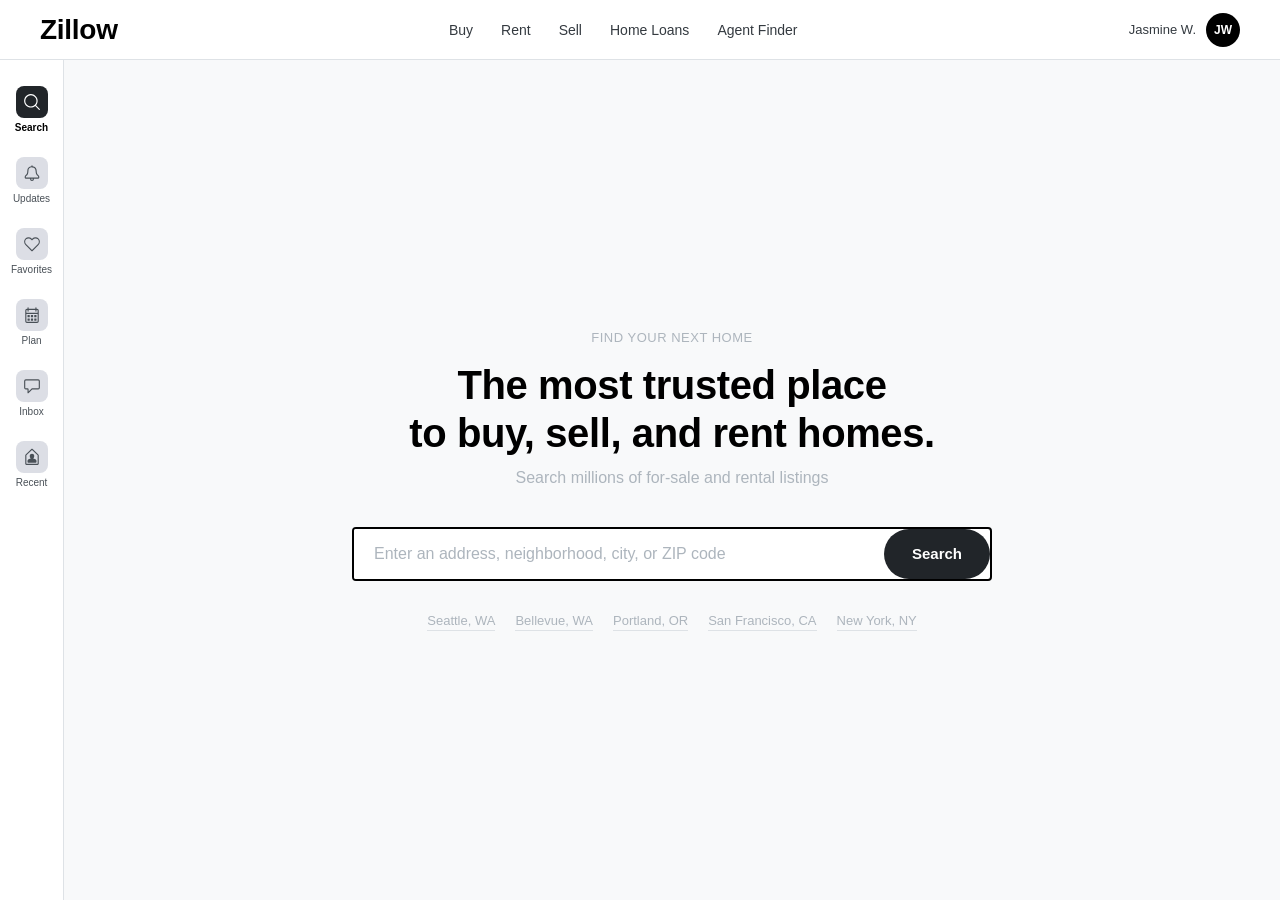
==== index.html @ 6f582a8c "Apply Constellation design system + layout polish - Link shared design-system.css (Object Sans, Inte" ====
<!DOCTYPE html>
<html lang="en">
<head>
  <meta charset="UTF-8">
  <meta name="viewport" content="width=device-width, initial-scale=1.0">
  <title>Zillow — Home</title>
  <link rel="stylesheet" href="../shared/design-system.css">
  <style>
    *, *::before, *::after { box-sizing: border-box; margin: 0; padding: 0; }
    body { font-family: var(--font-ui, -apple-system, BlinkMacSystemFont, "Segoe UI", sans-serif);
    -webkit-font-smoothing: antialiased; background: #F8F9FA; color: #343A40; display: flex; flex-direction: column; height: 100vh; overflow: hidden; }
    a { color: inherit; text-decoration: none; }

    /* ── GLOBAL NAV ── */
    .global-nav { background: #ffffff; border-bottom: 1px solid #DEE2E6; padding: 0 40px; height: 60px; display: flex; align-items: center; justify-content: space-between; flex-shrink: 0; position: relative; z-index: 200; }
    .global-nav-wordmark { font-size: 28px; font-weight: 900; color: #000000; letter-spacing: -1px; text-decoration: none; }
    .global-nav-links { display: flex; gap: 28px; }
    .global-nav-links a { font-size: 14px; font-weight: 500; color: #343A40; text-decoration: none; }
    .global-nav-links a:hover { color: #000000; opacity: 1; }
    .global-nav-user { display: flex; align-items: center; gap: 10px; position: relative; }
    .global-nav-name { font-size: 13px; color: #343A40; }
    .global-nav-avatar { width: 34px; height: 34px; border-radius: 50%; background: #000000; color: #ffffff; display: flex; align-items: center; justify-content: center; font-size: 12px; font-weight: 700; cursor: pointer; user-select: none; }
    .user-menu { position: absolute; top: 44px; right: 0; background: #ffffff; border: 1px solid #DEE2E6; border-radius: 4px; box-shadow: 0 4px 16px rgba(0,0,0,0.12); min-width: 220px; z-index: 300; padding: 4px 0; }
    .user-menu a { display: block; padding: 11px 20px; font-size: 14px; font-weight: 700; color: #000000; text-decoration: none; }
    .user-menu a:hover { background: #F8F9FA; opacity: 1; }
    .user-menu a.active { background: #D0D2DD; }
    .user-menu-divider { height: 1px; background: #DEE2E6; margin: 4px 0; }

    /* ── APP SHELL ── */
    .app-shell { flex: 1; min-height: 0; display: flex; flex-direction: row; overflow: hidden; }

    /* ── LEFT ICON NAV ── */
    .icon-nav { width: 64px; flex-shrink: 0; height: 100%; background: #ffffff; border-right: 1px solid #DEE2E6; display: flex; flex-direction: column; align-items: center; padding-top: 16px; gap: 4px; }
    .icon-nav-item { display: flex; flex-direction: column; align-items: center; gap: 4px; padding: 10px 0; width: 100%; cursor: pointer; text-decoration: none; }
    .icon-nav-item:hover { background: #F8F9FA; opacity: 1; }
    .icon-glyph { width: 28px; height: 28px; border-radius: 50%; background: #DCDEE5; display: flex; align-items: center; justify-content: center; font-size: 14px; color: #495057; }
    .icon-label { font-size: 10px; color: #495057; font-weight: 500; }
    .icon-nav-item.active .icon-glyph { background: #212529; color: #ffffff; }
    .icon-nav-item.active .icon-label { color: #000000; font-weight: 700; }

    /* Hero */
    .hero { flex: 1; overflow-y: auto; display: flex; flex-direction: column; align-items: center; justify-content: center; padding: 80px 40px; text-align: center; }
    .hero-eyebrow { font-size: 13px; font-weight: 500; color: #ADB5BD; letter-spacing: 0.5px; text-transform: uppercase; margin-bottom: 16px; }
    .hero-headline { font-size: 40px; font-weight: 800; color: #000000; margin-bottom: 12px; line-height: 1.2; }
    .hero-sub { font-size: 16px; color: #ADB5BD; margin-bottom: 40px; }

    /* Search */
    .search-bar { display: flex; width: 100%; max-width: 640px; border: 2px solid #000000; border-radius: 4px; background: #ffffff; overflow: hidden; }
    .search-input { flex: 1; padding: 16px 20px; font-size: 16px; color: #343A40; border: none; outline: none; font-family: inherit; }
    .search-input::placeholder { color: #ADB5BD; }
    .search-btn { padding: 16px 28px; background: #212529; color: #ffffff; font-size: 15px; font-weight: 700; border: none; cursor: pointer; font-family: inherit; white-space: nowrap; }
    .search-btn:hover { background: #343A40; }

    /* Quick links */
    .quick-links { margin-top: 32px; display: flex; gap: 20px; flex-wrap: wrap; justify-content: center; }
    .quick-link { font-size: 13px; color: #ADB5BD; border-bottom: 1px solid #DEE2E6; padding-bottom: 2px; cursor: pointer; }
    .quick-link:hover { color: #343A40; border-color: #ADB5BD; }

    /* ── CONSTELLATION OVERRIDES ── */
    /* Object Sans on brand text */
    .global-nav-wordmark,
    .price-large, .value-card-amount, .market-index-score,
    .equity-item strong, .section-heading, .hero-headline,
    h1, h2, h3 {
      font-family: "Object Sans", "Inter", sans-serif !important;
      letter-spacing: -0.01em;
    }
    /* Inter on everything else */
    body, input, button, select, textarea {
      font-family: "Inter", -apple-system, BlinkMacSystemFont, "Segoe UI", sans-serif;
    }
    /* Pill buttons */
    .btn, .btn-black, .btn-sm, .sidebar-cta-btn, .msg-cta,
    .btn-outline-sm, .search-btn {
      border-radius: 999px !important;
      font-family: "Inter", sans-serif;
      font-weight: 600;
    }
    /* Pill Voyager chips */
    .suggested-q {
      border-radius: 999px !important;
    }
    /* Rounded-rect icon glyph (not circle) */
    .icon-glyph {
      border-radius: 8px !important;
      width: 32px !important;
      height: 32px !important;
    }
    /* Voyager mode badge as pill */
    .voyager-panel-mode {
      border: 1px solid #C8CDD3;
      border-radius: 999px;
      padding: 2px 8px;
      font-size: 10px;
      font-weight: 600;
      text-transform: uppercase;
      letter-spacing: 0.05em;
      color: #6C757D;
    }
    /* Voyager title — Object Sans */
    .voyager-panel-title {
      font-family: "Object Sans", "Inter", sans-serif;
      font-size: 14px;
      font-weight: 900;
      letter-spacing: -0.01em;
      color: #000;
    }
    /* AI module head */
    .ai-blurb-label, .ai-module-head {
      font-family: "Object Sans", "Inter", sans-serif;
      font-size: 14px;
      font-weight: 900;
      letter-spacing: -0.01em;
    }
    /* Intent chips — pill */
    .intent-chip {
      border-radius: 999px !important;
    }
    /* Avatar — pill */
    .global-nav-avatar {
      border-radius: 999px !important;
    }
    /* Sidebar floating card treatment */
    .sidebar {
      border-left: none !important;
      margin: 16px 16px 16px 0;
      border: 1px solid #C8CDD3 !important;
      border-radius: 8px !important;
      box-shadow: 0 8px 28px rgba(17,17,22,0.10) !important;
      overflow: hidden;
    }
    /* Modal inner — rounded card with gap from viewport edges */
    .page-body-wrapper {
      padding: 16px !important;
      gap: 16px !important;
    }
    .modal-drawer-inner {
      border-radius: 8px !important;
      border: 1px solid #C8CDD3 !important;
      box-shadow: 0 8px 28px rgba(17,17,22,0.10) !important;
    }
  </style>
</head>
<body>

  <header class="global-nav">
    <span class="global-nav-wordmark">Zillow</span>
    <nav class="global-nav-links">
      <a href="#">Buy</a>
      <a href="#">Rent</a>
      <a href="#">Sell</a>
      <a href="#">Home Loans</a>
      <a href="#">Agent Finder</a>
    </nav>
    <div class="global-nav-user">
      <span class="global-nav-name">Jasmine W.</span>
      <div class="global-nav-avatar" id="nav-avatar" onclick="toggleUserMenu()">JW</div>
      <div id="user-menu" class="user-menu" style="display:none;">
        <a href="nfshdp-postclaim.html" class="active">Your homes</a>
        <a href="#">Your team</a>
        <div class="user-menu-divider"></div>
        <a href="#">Saved homes</a>
        <a href="#">Saved searches</a>
        <a href="#">Recently viewed</a>
        <a href="#">Tours</a>
        <div class="user-menu-divider"></div>
        <a href="#">Applications</a>
        <a href="#">Your rental</a>
        <div class="user-menu-divider"></div>
        <a href="#">Account settings</a>
        <a href="#">Sign out</a>
      </div>
    </div>
  </header>

  <div class="app-shell">

    <nav class="icon-nav">
    <a href="index.html" class="icon-nav-item active">
      <div class="icon-glyph"><svg xmlns="http://www.w3.org/2000/svg" aria-hidden="true" viewBox="0 0 32 32" width="18" height="18" fill="currentColor" style="display:block;"><path d="m29.71 28.29-6.55-6.55a12 12 0 1 0-1.41 1.41l6.55 6.55a1 1 0 0 0 1.42 0 1 1 0 0 0-.01-1.41zM14 24a10 10 0 1 1 10-10 10 10 0 0 1-10 10z"></path></svg></div>
      <span class="icon-label">Search</span>
    </a>
    <a href="#" class="icon-nav-item">
      <div class="icon-glyph"><svg xmlns="http://www.w3.org/2000/svg" aria-hidden="true" viewBox="0 0 32 32" width="18" height="18" fill="currentColor" style="display:block;"><path d="M24.36 12.54A8.53 8.53 0 0 0 17 4.07S17 4 17 4V3a1 1 0 0 0-2 0v1.06a8.29 8.29 0 0 0-7.37 8.19c0 8.23-4.64 6.47-4.64 11v.92A1.84 1.84 0 0 0 4.86 26h7.69a4 4 0 0 0-.05.5 3.5 3.5 0 0 0 7 0 4 4 0 0 0-.05-.5h7.69A1.84 1.84 0 0 0 29 24.17v-.92c0-4.48-4.53-2.81-4.64-10.71Zm-6.86 14a1.5 1.5 0 0 1-3 0 1.64 1.64 0 0 1 .09-.5h2.82a1.64 1.64 0 0 1 .09.46ZM27 24H5v-.75c0-1.06.3-1.34 1.18-2.17 1.82-1.71 3.46-3.67 3.46-8.83A6.31 6.31 0 0 1 16 6h.56a6.57 6.57 0 0 1 5.8 6.54c.07 5.35 2 7.18 3.46 8.52.88.83 1.18 1.11 1.18 2.17Z"></path></svg></div>
      <span class="icon-label">Updates</span>
    </a>
    <a href="#" class="icon-nav-item">
      <div class="icon-glyph"><svg xmlns="http://www.w3.org/2000/svg" aria-hidden="true" viewBox="0 0 32 32" width="18" height="18" fill="currentColor" style="display:block;"><path d="M27.66 6.19a7.85 7.85 0 0 0-11 .13L16 7l-.65-.66a7.85 7.85 0 0 0-11-.13 8.23 8.23 0 0 0 .09 11.59l.42.42L15.29 28.7a1 1 0 0 0 1.42 0l10.44-10.5.42-.42a8.23 8.23 0 0 0 .09-11.59zm-1.42 10.06-.52.52L16 26.55l-9.72-9.78-.52-.52A6.15 6.15 0 0 1 4 13.19a5.91 5.91 0 0 1 1.62-5.43 5.81 5.81 0 0 1 4.67-1.71 6 6 0 0 1 3.78 1.87l.5.5 1.08 1.08a.5.5 0 0 0 .7 0l1.08-1.08.5-.5a6 6 0 0 1 3.78-1.87 5.81 5.81 0 0 1 4.67 1.71A5.91 5.91 0 0 1 28 13.19a6.15 6.15 0 0 1-1.76 3.06z"></path></svg></div>
      <span class="icon-label">Favorites</span>
    </a>
    <a href="plan-overview.html" class="icon-nav-item">
      <div class="icon-glyph"><svg xmlns="http://www.w3.org/2000/svg" aria-hidden="true" viewBox="0 0 32 32" width="18" height="18" fill="currentColor" style="display:block;"><rect width="4" height="4" x="8" y="16" rx=".5"></rect><rect width="4" height="4" x="20" y="16" rx=".5"></rect><rect width="4" height="4" x="14" y="16" rx=".5"></rect><rect width="4" height="4" x="8" y="22" rx=".5"></rect><rect width="4" height="4" x="20" y="22" rx=".5"></rect><rect width="4" height="4" x="14" y="22" rx=".5"></rect><path d="M25 5h-1V3a1 1 0 0 0-2 0v2H10V3a1 1 0 0 0-2 0v2H7a3 3 0 0 0-3 3v19a3 3 0 0 0 3 3h18a3 3 0 0 0 3-3V8a3 3 0 0 0-3-3zM7 7h1v2a1 1 0 0 0 2 0V7h12v2a1 1 0 0 0 2 0V7h1a1 1 0 0 1 1 1v4H6V8a1 1 0 0 1 1-1zm18 21H7a1 1 0 0 1-1-1V14h20v13a1 1 0 0 1-1 1z"></path></svg></div>
      <span class="icon-label">Plan</span>
    </a>
    <a href="#" class="icon-nav-item">
      <div class="icon-glyph"><svg xmlns="http://www.w3.org/2000/svg" aria-hidden="true" viewBox="0 0 32 32" width="18" height="18" fill="currentColor" style="display:block;"><path d="M27 4H5a3 3 0 0 0-3 3v12a3 3 0 0 0 3 3h3v6a1 1 0 0 0 0 .4 1 1 0 0 0 .6.5 1 1 0 0 0 .8 0 1 1 0 0 0 .3-.2l6.7-6.7H27a3 3 0 0 0 3-3V7a3 3 0 0 0-3-3zm1 15a1 1 0 0 1-1 1H16a1 1 0 0 0-.7.3L10 25.6V22a2 2 0 0 0-2-2H5a1 1 0 0 1-1-1V7a1 1 0 0 1 1-1h22a1 1 0 0 1 1 1z"></path></svg></div>
      <span class="icon-label">Inbox</span>
    </a>
    <a href="reengagement.html" class="icon-nav-item">
      <div class="icon-glyph"><svg xmlns="http://www.w3.org/2000/svg" aria-hidden="true" viewBox="0 0 32 32" width="18" height="18" fill="currentColor" style="display:block;">
<path d="M16 10C14.9322 9.99995 13.9086 10.4269 13.1573 11.1857C12.406 11.9445 11.9893 12.9722 12 14.04V14.8571C12.0391 16.3189 12.6555 17.7057 13.7143 18.7143L12.5714 18.9657C9.83429 19.6057 8 20.9771 8 22.5714V24.8571C8 25.4883 8.51168 26 9.14286 26H22.8571C23.4883 26 24 25.4883 24 24.8571V22.5714C24 20.9771 22.1429 19.6057 19.4286 18.9657L18.2457 18.7371C19.3038 17.7186 19.9195 16.3252 19.96 14.8571V14.04C19.9707 12.9791 19.5594 11.9575 18.8168 11.1998C18.0741 10.4421 17.0609 10.0106 16 10Z"></path>
<path fill-rule="evenodd" clip-rule="evenodd" d="M17.2 1.9L27.29 11.4C27.7407 11.7804 28.0005 12.3403 28 12.93V28C28 29.1046 27.1046 30 26 30H6C4.89543 30 4 29.1046 4 28V12.93C3.99952 12.3403 4.25934 11.7804 4.71 11.4L14.8 1.9C15.5111 1.36667 16.4889 1.36667 17.2 1.9ZM6 12.93V28H26V12.93L16 3.52L6 12.93Z"></path>
</svg></div>
      <span class="icon-label">Recent</span>
    </a>
  </nav>

  <!-- Hero -->
  <main class="hero">
    <p class="hero-eyebrow">Find your next home</p>
    <h1 class="hero-headline">The most trusted place<br>to buy, sell, and rent homes.</h1>
    <p class="hero-sub">Search millions of for-sale and rental listings</p>

    <a href="nfshdp-preclaim.html" style="display:block; width:100%; max-width:640px;">
      <div class="search-bar">
        <input class="search-input" type="text" placeholder="Enter an address, neighborhood, city, or ZIP code" readonly>
        <button class="search-btn">Search</button>
      </div>
    </a>

    <div class="quick-links">
      <span class="quick-link">Seattle, WA</span>
      <span class="quick-link">Bellevue, WA</span>
      <span class="quick-link">Portland, OR</span>
      <span class="quick-link">San Francisco, CA</span>
      <span class="quick-link">New York, NY</span>
    </div>
  </main>

  </div><!-- end app-shell -->

  <script>
  function toggleUserMenu() {
    var menu = document.getElementById('user-menu');
    menu.style.display = menu.style.display === 'none' ? 'block' : 'none';
  }
  document.addEventListener('click', function(e) {
    if (!e.target.closest('.global-nav-user')) {
      var menu = document.getElementById('user-menu');
      if (menu) menu.style.display = 'none';
    }
  });
  </script>
</body>
</html>
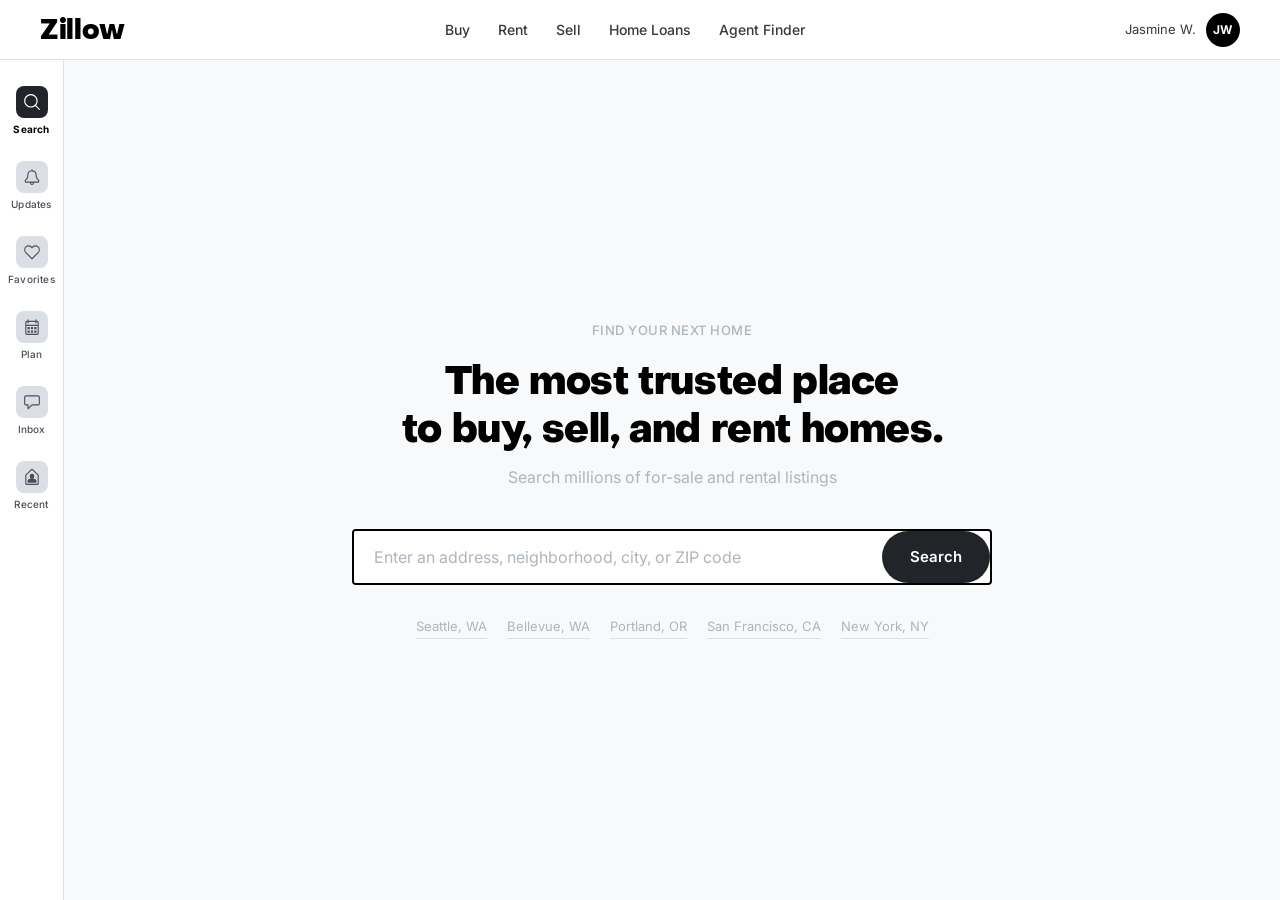
==== commit 95dc789d: "Add font files and design system CSS to repo Copies Object Sans Heavy and Inter Variable woff2 files" ====
--- a/index.html
+++ b/index.html
@@ -4,7 +4,7 @@
   <meta charset="UTF-8">
   <meta name="viewport" content="width=device-width, initial-scale=1.0">
   <title>Zillow — Home</title>
-  <link rel="stylesheet" href="../shared/design-system.css">
+  <link rel="stylesheet" href="design-system.css">
   <style>
     *, *::before, *::after { box-sizing: border-box; margin: 0; padding: 0; }
     body { font-family: var(--font-ui, -apple-system, BlinkMacSystemFont, "Segoe UI", sans-serif);
--- a/design-system.css
+++ b/design-system.css
@@ -0,0 +1,312 @@
+/* ============================================================
+   Homeowner + Seller Surfaces — Constellation design tokens
+   Grayscale wireframe fidelity
+   ============================================================ */
+
+@font-face {
+  font-family: "Object Sans";
+  src: url("object-sans-heavy.woff2") format("woff2");
+  font-weight: 900;
+  font-display: swap;
+}
+@font-face {
+  font-family: "Inter";
+  src: url("inter-variable.woff2") format("woff2");
+  font-weight: 100 900;
+  font-display: swap;
+}
+
+:root {
+  /* colour palette */
+  --screen-bg:   #F8F9FA;
+  --card-bg:     #ffffff;
+  --card-border: #C8CDD3;
+  --nav-border:  #DEE2E6;
+  --placeholder: #DCDEE5;
+  --ai-bg:       #D0D2DD;
+  --ai-border:   #C8CDD3;
+
+  --ink-0: #000000;
+  --ink-1: #212529;
+  --ink-2: #343A40;
+  --ink-3: #495057;
+  --ink-4: #6C757D;
+  --muted: #ADB5BD;
+
+  --btn-bg:  #212529;
+  --btn-ink: #ffffff;
+
+  /* Constellation 4px spacing grid */
+  --s1: 4px;  --s2: 8px;  --s3: 12px; --s4: 16px;
+  --s5: 20px; --s6: 24px; --s7: 32px; --s8: 40px; --s9: 48px;
+
+  --r:    4px;
+  --r-lg: 8px;
+  --r-pill: 999px;
+
+  --shadow-sm:       0 1px 4px  rgba(17,17,22,0.12);
+  --shadow-sm-heavy: 0 6px 16px rgba(17,17,22,0.24);
+  --shadow-md:       0 8px 20px rgba(17,17,22,0.12);
+  --shadow-modal:    0 8px 28px rgba(17,17,22,0.12);
+
+  --nav-h:      60px;
+  --iconnav-w:  64px;
+  --voyager-w:  380px;
+
+  --font-ui:    "Inter", -apple-system, BlinkMacSystemFont, "Segoe UI", sans-serif;
+  /* Object Sans is Zillow's brand display face; falls back to Inter if not installed */
+  --font-brand: "Object Sans", "Inter", -apple-system, sans-serif;
+}
+
+*, *::before, *::after { box-sizing: border-box; margin: 0; padding: 0; }
+html { height: 100%; }
+
+body {
+  font-family: var(--font-ui);
+  font-size: 14px;
+  line-height: 1.5;
+  color: var(--ink-1);
+  background: var(--screen-bg);
+  -webkit-font-smoothing: antialiased;
+  -moz-osx-font-smoothing: grayscale;
+  height: 100%;
+  min-height: 0;
+  display: flex;
+  flex-direction: column;
+}
+
+a { color: var(--ink-0); }
+a:hover { opacity: 0.7; }
+
+h1, h2, h3, h4 {
+  font-family: var(--font-brand);
+  font-weight: 900;
+  letter-spacing: -0.01em;
+  line-height: 1.15;
+  color: var(--ink-0);
+}
+
+/* ── GLOBAL NAV ── */
+.global-nav {
+  background: var(--card-bg);
+  border-bottom: 1px solid var(--nav-border);
+  padding: 0 var(--s8);
+  height: var(--nav-h);
+  display: flex;
+  align-items: center;
+  justify-content: space-between;
+  flex-shrink: 0;
+  position: relative;
+  z-index: 200;
+}
+.global-nav-wordmark {
+  font-family: var(--font-brand);
+  font-size: 24px;
+  font-weight: 900;
+  color: var(--ink-0);
+  letter-spacing: -0.02em;
+  text-decoration: none;
+}
+.global-nav-links { display: flex; gap: var(--s7); }
+.global-nav-links a { font-size: 14px; font-weight: 500; color: var(--ink-2); text-decoration: none; }
+.global-nav-links a:hover { color: var(--ink-0); opacity: 1; }
+.global-nav-user { display: flex; align-items: center; gap: var(--s3); position: relative; }
+.global-nav-name { font-size: 13px; color: var(--ink-2); }
+.global-nav-avatar {
+  width: 32px; height: 32px;
+  border-radius: var(--r-pill);
+  background: var(--ink-1);
+  color: #fff;
+  display: grid; place-items: center;
+  font-size: 11px; font-weight: 700;
+  cursor: pointer; user-select: none;
+}
+.user-menu {
+  position: absolute; top: 44px; right: 0;
+  background: var(--card-bg);
+  border: 1px solid var(--nav-border);
+  border-radius: var(--r);
+  box-shadow: var(--shadow-sm-heavy);
+  min-width: 220px; z-index: 300; padding: 4px 0;
+}
+.user-menu a { display: block; padding: 10px var(--s5); font-size: 14px; font-weight: 600; color: var(--ink-0); text-decoration: none; }
+.user-menu a:hover { background: var(--screen-bg); opacity: 1; }
+.user-menu a.active { background: var(--ai-bg); }
+.user-menu-divider { height: 1px; background: var(--nav-border); margin: 4px 0; }
+
+/* ── APP SHELL ── */
+.app-shell { flex: 1; min-height: 0; display: flex; flex-direction: row; overflow: hidden; }
+
+/* ── ICON NAV ── */
+.icon-nav {
+  width: var(--iconnav-w); flex-shrink: 0; height: 100%;
+  background: var(--card-bg); border-right: 1px solid var(--nav-border);
+  display: flex; flex-direction: column; align-items: center;
+  padding-top: var(--s4); gap: var(--s1);
+}
+.icon-nav.disabled, .icon-nav[style*="pointer-events: none"] { opacity: 0.4; pointer-events: none; }
+.icon-nav-item {
+  display: flex; flex-direction: column; align-items: center;
+  gap: var(--s1); padding: 10px 0; width: 100%;
+  text-decoration: none; cursor: pointer;
+}
+.icon-nav-item.active .icon-glyph { background: var(--ink-1); color: #fff; }
+.icon-glyph {
+  width: 32px; height: 32px;
+  border-radius: var(--r-lg);
+  background: var(--placeholder);
+  display: grid; place-items: center;
+  font-size: 14px; color: var(--ink-3);
+  transition: background 0.12s ease;
+}
+.icon-label { font-size: 10px; color: var(--ink-3); font-weight: 600; letter-spacing: 0.02em; }
+
+/* ── PAGE BODY / MODAL DRAWER ── */
+.page-body-wrapper { flex: 1; min-height: 0; overflow: hidden; display: flex; padding: var(--s6); gap: var(--s6); }
+.modal-drawer {
+  flex: 1; min-width: 0;
+  display: flex; align-items: stretch; justify-content: center;
+  overflow: hidden;
+}
+.modal-drawer-inner {
+  width: 100%; max-width: 960px;
+  background: var(--card-bg);
+  border: 1px solid var(--card-border);
+  border-radius: var(--r-lg);
+  box-shadow: var(--shadow-modal);
+  display: flex; flex-direction: column;
+  overflow: hidden;
+}
+
+/* ── MAIN COLUMN ── */
+.main-col { flex: 1; min-height: 0; padding: var(--s6) var(--s7) var(--s8); overflow-y: auto; }
+
+/* ── SIDEBAR / VOYAGER ── */
+.sidebar {
+  width: var(--voyager-w); flex-shrink: 0; min-height: 0;
+  display: flex; flex-direction: column;
+  background: var(--card-bg);
+  border: 1px solid var(--card-border);
+  border-radius: var(--r-lg);
+  box-shadow: var(--shadow-modal);
+  overflow: hidden;
+}
+
+/* ── VOYAGER PANEL ── */
+.voyager-panel { background: var(--card-bg); display: flex; flex-direction: column; overflow: hidden; flex: 1; min-height: 0; }
+.voyager-panel-header {
+  padding: var(--s3) var(--s4);
+  border-bottom: 1px solid var(--nav-border);
+  flex-shrink: 0; display: flex; align-items: center; justify-content: space-between;
+}
+.voyager-panel-title { font-family: var(--font-brand); font-size: 13px; font-weight: 900; color: var(--ink-0); letter-spacing: -0.01em; }
+.voyager-panel-mode {
+  font-size: 10px; font-weight: 600; text-transform: uppercase; letter-spacing: 0.05em;
+  color: var(--ink-4); border: 1px solid var(--card-border);
+  border-radius: var(--r-pill); padding: 2px 8px;
+}
+.voyager-messages {
+  flex: 1; min-height: 0; overflow-y: auto;
+  padding: var(--s4); display: flex; flex-direction: column; gap: var(--s3);
+}
+.voyager-messages > * { flex-shrink: 0; }
+.msg-voyager {
+  background: var(--ai-bg); border: 1px solid var(--ai-border);
+  border-radius: var(--r-lg); border-bottom-left-radius: var(--r);
+  padding: var(--s3) var(--s4); font-size: 13px; color: var(--ink-2);
+  line-height: 1.5; align-self: flex-start; max-width: 92%;
+}
+.msg-user {
+  background: var(--ink-1); color: #fff;
+  border-radius: var(--r-lg); border-bottom-right-radius: var(--r);
+  padding: var(--s3) var(--s4); font-size: 13px;
+  line-height: 1.5; align-self: flex-end; max-width: 85%;
+}
+.voyager-bottom { flex-shrink: 0; border-top: 1px solid var(--nav-border); background: var(--card-bg); }
+.voyager-suggestions { padding: var(--s2) var(--s3) var(--s1); display: flex; flex-direction: column; gap: var(--s1); }
+.suggested-q {
+  background: var(--screen-bg); border: 1px solid var(--card-border);
+  border-radius: var(--r-pill); padding: 6px var(--s3);
+  font-size: 12px; font-style: italic; color: var(--ink-3);
+  font-family: var(--font-ui); cursor: pointer; text-align: left;
+  white-space: normal; line-height: 1.4; transition: background 0.1s ease;
+}
+.suggested-q:hover { background: var(--placeholder); }
+.suggested-q.nav-chip {
+  font-style: normal; font-weight: 600;
+  background: var(--ink-1); color: #fff;
+  border-color: var(--ink-1); text-decoration: none; display: block;
+}
+.suggested-q.nav-chip:hover { background: var(--ink-0); }
+.voyager-input-row { padding: var(--s2) var(--s3) var(--s3); }
+.voyager-input-wrap { position: relative; display: flex; align-items: center; }
+.voyager-input {
+  width: 100%; border: 1px solid var(--card-border);
+  border-radius: var(--r-pill); padding: 9px 44px 9px var(--s4);
+  font-size: 13px; font-family: var(--font-ui); color: var(--ink-1);
+  outline: none; background: var(--card-bg);
+}
+.voyager-input:focus { border-color: var(--ink-1); }
+.voyager-send-btn {
+  position: absolute; right: 5px;
+  width: 32px; height: 32px;
+  border-radius: var(--r-pill); border: none;
+  background: var(--ink-1); color: #fff;
+  display: grid; place-items: center;
+  font-size: 14px; cursor: pointer;
+}
+.voyager-send-btn:hover { background: var(--ink-0); }
+
+/* ── CARDS & TILES ── */
+.card {
+  background: var(--card-bg); border: 1px solid var(--card-border);
+  border-radius: var(--r); padding: var(--s5); margin-bottom: var(--s4);
+}
+.section-heading { font-family: var(--font-brand); font-size: 18px; font-weight: 900; color: var(--ink-0); margin-bottom: var(--s3); letter-spacing: -0.01em; }
+.eyebrow {
+  font-size: 11px; font-weight: 700; text-transform: uppercase;
+  letter-spacing: 0.06em; color: var(--ink-4); margin-bottom: var(--s3);
+}
+
+/* ── BUTTONS ── */
+.btn {
+  display: inline-flex; align-items: center; justify-content: center; gap: var(--s2);
+  font-family: var(--font-ui); font-weight: 600; font-size: 14px;
+  border-radius: var(--r-pill); padding: 0 var(--s5); height: 44px;
+  border: 1px solid transparent; cursor: pointer; text-decoration: none;
+  transition: background 0.12s ease;
+}
+.btn-primary { background: var(--btn-bg); color: var(--btn-ink); }
+.btn-primary:hover { background: var(--ink-0); opacity: 1; }
+.btn-secondary { background: var(--card-bg); color: var(--ink-1); border-color: var(--card-border); }
+.btn-secondary:hover { background: var(--screen-bg); }
+.btn-block { display: flex; width: 100%; }
+
+/* ── AI MODULE ── */
+.ai-module {
+  background: var(--ai-bg); border: 1px solid var(--ai-border);
+  border-radius: var(--r); padding: var(--s5); margin-bottom: var(--s4);
+}
+.ai-module-head {
+  display: flex; align-items: center; gap: var(--s2);
+  font-family: var(--font-brand); font-size: 15px; font-weight: 900;
+  color: var(--ink-0); margin-bottom: var(--s2); letter-spacing: -0.01em;
+}
+.ai-module-body { font-size: 14px; color: var(--ink-3); line-height: 1.55; }
+
+/* ── STAT GRID ── */
+.value-cards { display: grid; grid-template-columns: repeat(3, 1fr); gap: var(--s3); margin-bottom: var(--s4); }
+.value-card { background: var(--card-bg); border: 1px solid var(--card-border); border-radius: var(--r); padding: var(--s4); }
+.value-card-label { font-size: 11px; font-weight: 700; text-transform: uppercase; letter-spacing: 0.05em; color: var(--ink-4); margin-bottom: var(--s2); }
+.value-card-amount { font-size: 22px; font-family: var(--font-brand); font-weight: 900; color: var(--ink-0); }
+
+/* ── INTERACTIVE SELECTED STATE ── */
+.selected { border: 2px solid var(--ink-0) !important; background: transparent !important; }
+
+/* ── SCROLLBAR SUBTLE ── */
+.main-col::-webkit-scrollbar,
+.voyager-messages::-webkit-scrollbar,
+.sidebar::-webkit-scrollbar { width: 6px; }
+.main-col::-webkit-scrollbar-thumb,
+.voyager-messages::-webkit-scrollbar-thumb,
+.sidebar::-webkit-scrollbar-thumb { background: var(--placeholder); border-radius: 6px; }
